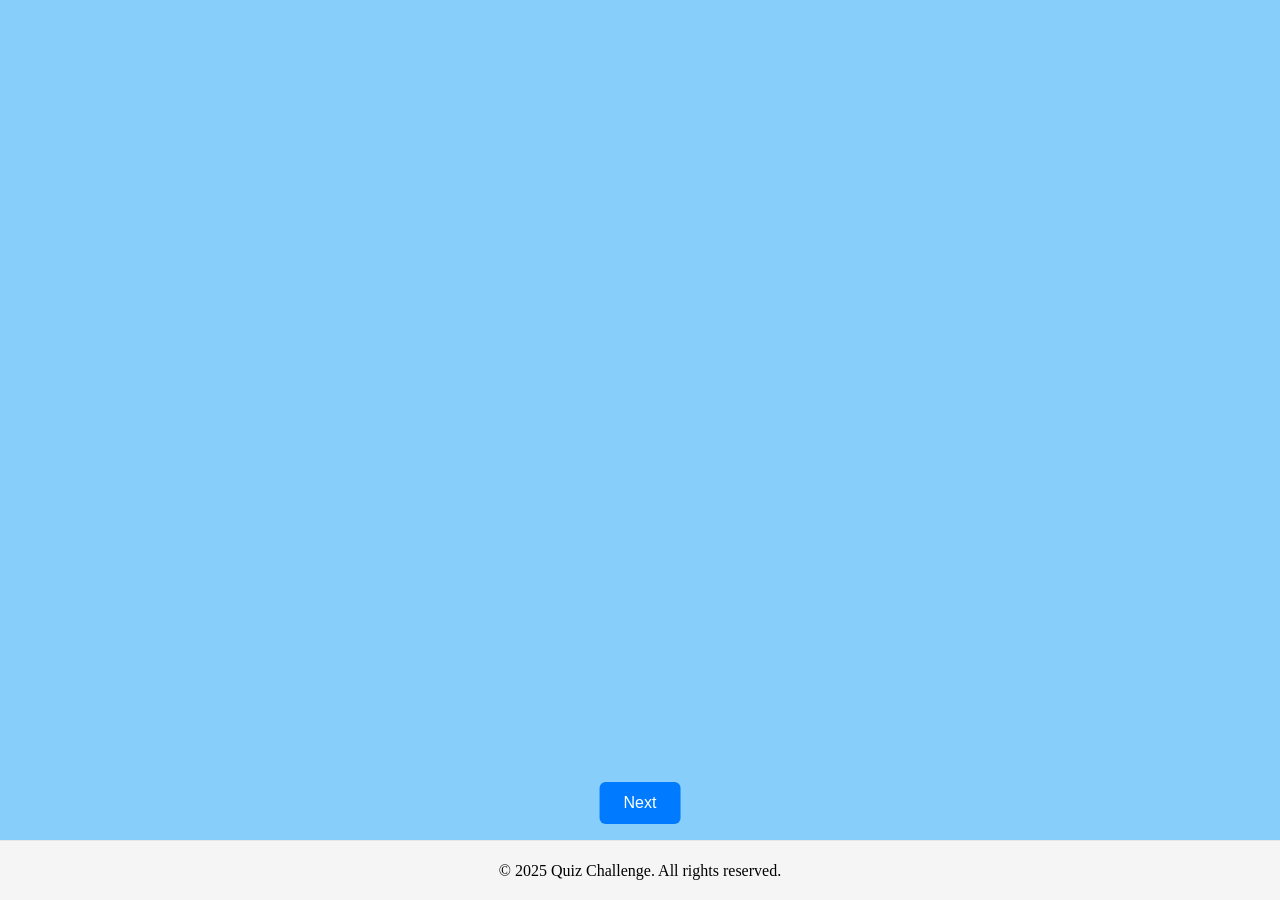
==== Page.html @ 2590cd21 "the new changes in the quiz" ====
<!DOCTYPE html>
<html lang="en">
<head>
    <meta charset="UTF-8">
    <meta name="viewport" content="width=device-width, initial-scale=1.0">
    <title>Answer the Questions</title>
    <link rel="stylesheet" href="Questions Page.css">
    <script src="Questions.js"></script>
</head>
<body>
    <main>
        <button>
            Next
        </button>
    </main>
    <footer>
        &copy; 2025 Quiz Challenge. All rights reserved.
    </footer>
</body>
</html>
---- Questions Page.css ----
main button {
    padding: 0.75rem 1.5rem;
    font-size: 1rem;
    border-radius: 6px;
    border: none;
    background: #007bff;
    color: #fff;
    position: fixed;
    left: 50%;
    bottom: calc(var(--footer-height, 60px) + 1rem);
    transform: translateX(-50%);
    z-index: 100;
}
footer {
    --footer-height: 60px;
    height: var(--footer-height);
    display: flex;
    align-items: center;
    justify-content: center;
    background: #f5f5f5;
    border-top: 1px solid #e6e6e6;
    box-sizing: border-box;
    padding: 0 1rem;
    position: fixed;
    bottom: 0;
    right: 0;
    left: 0;
}
body {
    background-color: lightskyblue;
}
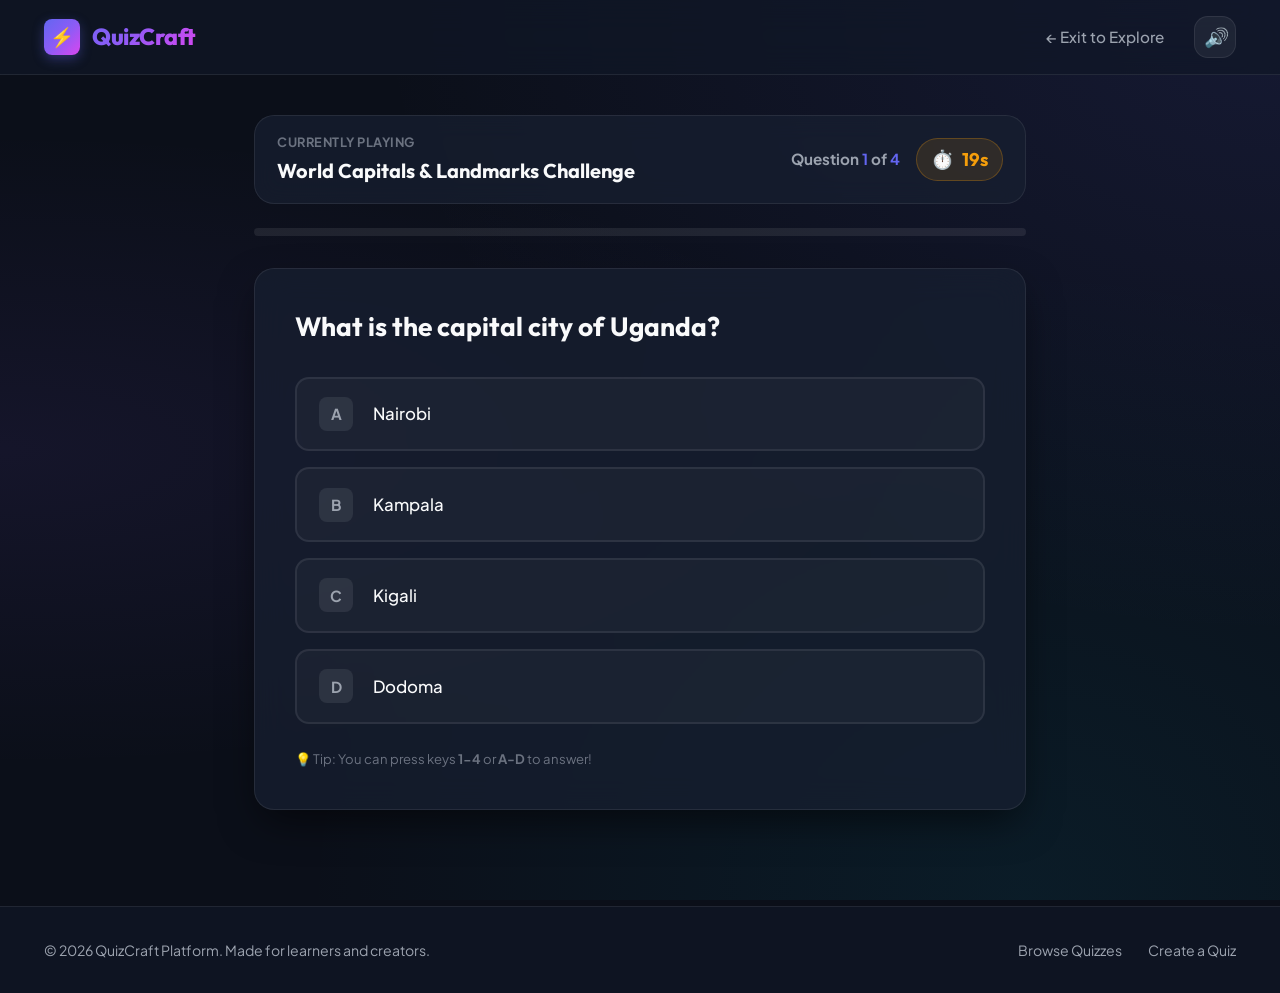
==== commit 2c6583c0: "feat: transform into interactive quiz creation, publishing, search, and gameplay platform" ====
--- a/Page.html
+++ b/Page.html
@@ -2,19 +2,20 @@
 <html lang="en">
 <head>
     <meta charset="UTF-8">
+    <meta http-equiv="refresh" content="0; url=play.html">
     <meta name="viewport" content="width=device-width, initial-scale=1.0">
-    <title>Answer the Questions</title>
-    <link rel="stylesheet" href="Questions Page.css">
-    <script src="Questions.js"></script>
+    <title>Redirecting to Quiz Player...</title>
+    <link rel="stylesheet" href="css/style.css">
+    <script>
+        window.location.replace("play.html");
+    </script>
 </head>
 <body>
-    <main>
-        <button>
-            Next
-        </button>
+    <main style="display: flex; align-items: center; justify-content: center; min-height: 80vh; text-align: center;">
+        <div>
+            <h2>Redirecting to Quiz Player...</h2>
+            <p style="margin-top: 1rem; color: var(--text-secondary);">If you are not redirected automatically, <a href="play.html" style="color: var(--primary); text-decoration: underline;">click here to enter</a>.</p>
+        </div>
     </main>
-    <footer>
-        &copy; 2025 Quiz Challenge. All rights reserved.
-    </footer>
 </body>
 </html>
--- a/css/style.css
+++ b/css/style.css
@@ -0,0 +1,1331 @@
+/* ==========================================================================
+   QUIZ CRAFT / QUIZ HUB - MODERN DESIGN SYSTEM & STYLES
+   ========================================================================== */
+
+@import url('https://fonts.googleapis.com/css2?family=Outfit:wght@300;400;500;600;700;800&family=Plus+Jakarta+Sans:wght@400;500;600;700&display=swap');
+
+:root {
+    /* Color Palette */
+    --bg-primary: #0b0f19;
+    --bg-secondary: #111827;
+    --bg-card: rgba(23, 31, 48, 0.75);
+    --bg-card-hover: rgba(31, 41, 65, 0.9);
+    --bg-glass: rgba(17, 24, 39, 0.7);
+    --bg-input: #151d30;
+    --border-color: rgba(255, 255, 255, 0.08);
+    --border-hover: rgba(99, 102, 241, 0.4);
+    
+    /* Text Colors */
+    --text-primary: #f9fafb;
+    --text-secondary: #9ca3af;
+    --text-muted: #6b7280;
+    --text-inverse: #0b0f19;
+
+    /* Accent & Brand Colors */
+    --primary: #6366f1;
+    --primary-hover: #4f46e5;
+    --primary-glow: rgba(99, 102, 241, 0.35);
+    
+    --secondary: #ec4899;
+    --secondary-hover: #db2777;
+    
+    --accent-cyan: #06b6d4;
+    --accent-emerald: #10b981;
+    --accent-amber: #f59e0b;
+    --accent-rose: #f43f5e;
+    --accent-purple: #8b5cf6;
+
+    /* Gradients */
+    --gradient-primary: linear-gradient(135deg, #6366f1 0%, #8b5cf6 50%, #d946ef 100%);
+    --gradient-glow: radial-gradient(circle at 50% 0%, rgba(99, 102, 241, 0.15), transparent 70%);
+    --gradient-card: linear-gradient(145deg, rgba(255, 255, 255, 0.05) 0%, rgba(255, 255, 255, 0.01) 100%);
+
+    /* Radii & Shadows */
+    --radius-sm: 8px;
+    --radius-md: 14px;
+    --radius-lg: 20px;
+    --radius-full: 9999px;
+    
+    --shadow-sm: 0 2px 8px rgba(0, 0, 0, 0.3);
+    --shadow-md: 0 8px 24px -4px rgba(0, 0, 0, 0.45);
+    --shadow-lg: 0 16px 40px -8px rgba(0, 0, 0, 0.6);
+    --shadow-glow: 0 0 30px rgba(99, 102, 241, 0.3);
+    
+    /* Typography */
+    --font-heading: 'Outfit', sans-serif;
+    --font-body: 'Plus Jakarta Sans', sans-serif;
+
+    /* Transitions */
+    --transition-fast: 0.15s ease;
+    --transition-normal: 0.25s cubic-bezier(0.4, 0, 0.2, 1);
+    --transition-bounce: 0.35s cubic-bezier(0.34, 1.56, 0.64, 1);
+}
+
+/* ==========================================================================
+   RESET & BASE STYLES
+   ========================================================================== */
+*, *::before, *::after {
+    box-sizing: border-box;
+    margin: 0;
+    padding: 0;
+}
+
+html {
+    scroll-behavior: smooth;
+    color-scheme: dark;
+}
+
+body {
+    font-family: var(--font-body);
+    background-color: var(--bg-primary);
+    color: var(--text-primary);
+    min-height: 100vh;
+    display: flex;
+    flex-direction: column;
+    overflow-x: hidden;
+    line-height: 1.6;
+    background-image: 
+        radial-gradient(at 100% 0%, rgba(99, 102, 241, 0.12) 0px, transparent 50%),
+        radial-gradient(at 0% 50%, rgba(139, 92, 246, 0.08) 0px, transparent 50%),
+        radial-gradient(at 80% 100%, rgba(6, 182, 212, 0.08) 0px, transparent 50%);
+    background-attachment: fixed;
+}
+
+a {
+    color: inherit;
+    text-decoration: none;
+}
+
+button, input, select, textarea {
+    font-family: inherit;
+    color: inherit;
+}
+
+button {
+    cursor: pointer;
+    border: none;
+    outline: none;
+}
+
+/* ==========================================================================
+   LAYOUT & CONTAINER
+   ========================================================================== */
+.container {
+    width: 100%;
+    max-width: 1240px;
+    margin: 0 auto;
+    padding: 0 1.5rem;
+}
+
+.main-content {
+    flex: 1;
+    padding: 2.5rem 0 4rem;
+}
+
+/* ==========================================================================
+   NAVIGATION BAR
+   ========================================================================== */
+.navbar {
+    position: sticky;
+    top: 0;
+    z-index: 100;
+    background: var(--bg-glass);
+    backdrop-filter: blur(16px);
+    -webkit-backdrop-filter: blur(16px);
+    border-bottom: 1px solid var(--border-color);
+    padding: 1rem 0;
+    transition: all var(--transition-normal);
+}
+
+.nav-container {
+    display: flex;
+    justify-content: space-between;
+    align-items: center;
+}
+
+.brand-logo {
+    display: flex;
+    align-items: center;
+    gap: 0.75rem;
+    font-family: var(--font-heading);
+    font-size: 1.45rem;
+    font-weight: 800;
+    letter-spacing: -0.5px;
+    background: var(--gradient-primary);
+    -webkit-background-clip: text;
+    -webkit-text-fill-color: transparent;
+    transition: transform var(--transition-fast);
+}
+
+.brand-logo:hover {
+    transform: scale(1.03);
+}
+
+.brand-icon {
+    width: 36px;
+    height: 36px;
+    background: var(--gradient-primary);
+    border-radius: var(--radius-sm);
+    display: flex;
+    align-items: center;
+    justify-content: center;
+    color: #fff;
+    font-size: 1.2rem;
+    box-shadow: 0 4px 12px var(--primary-glow);
+    -webkit-text-fill-color: initial;
+}
+
+.nav-actions {
+    display: flex;
+    align-items: center;
+    gap: 1rem;
+}
+
+.nav-link {
+    color: var(--text-secondary);
+    font-weight: 500;
+    font-size: 0.95rem;
+    padding: 0.5rem 0.85rem;
+    border-radius: var(--radius-sm);
+    transition: all var(--transition-fast);
+}
+
+.nav-link:hover, .nav-link.active {
+    color: var(--text-primary);
+    background: rgba(255, 255, 255, 0.05);
+}
+
+/* ==========================================================================
+   BUTTONS & CONTROLS
+   ========================================================================== */
+.btn {
+    display: inline-flex;
+    align-items: center;
+    justify-content: center;
+    gap: 0.5rem;
+    padding: 0.7rem 1.4rem;
+    border-radius: var(--radius-md);
+    font-weight: 600;
+    font-size: 0.95rem;
+    transition: all var(--transition-bounce);
+    box-shadow: var(--shadow-sm);
+    white-space: nowrap;
+}
+
+.btn-primary {
+    background: var(--gradient-primary);
+    color: #ffffff;
+    box-shadow: 0 4px 16px var(--primary-glow);
+}
+
+.btn-primary:hover {
+    transform: translateY(-2px);
+    box-shadow: 0 6px 22px rgba(99, 102, 241, 0.5);
+    filter: brightness(1.08);
+}
+
+.btn-secondary {
+    background: rgba(255, 255, 255, 0.06);
+    color: var(--text-primary);
+    border: 1px solid var(--border-color);
+}
+
+.btn-secondary:hover {
+    background: rgba(255, 255, 255, 0.12);
+    border-color: rgba(255, 255, 255, 0.2);
+    transform: translateY(-2px);
+}
+
+.btn-danger {
+    background: rgba(244, 63, 94, 0.15);
+    color: var(--accent-rose);
+    border: 1px solid rgba(244, 63, 94, 0.3);
+}
+
+.btn-danger:hover {
+    background: var(--accent-rose);
+    color: #fff;
+}
+
+.btn-icon {
+    width: 42px;
+    height: 42px;
+    padding: 0;
+    border-radius: var(--radius-md);
+    background: rgba(255, 255, 255, 0.06);
+    color: var(--text-secondary);
+    border: 1px solid var(--border-color);
+    display: inline-flex;
+    align-items: center;
+    justify-content: center;
+    font-size: 1.15rem;
+    transition: all var(--transition-fast);
+}
+
+.btn-icon:hover {
+    color: var(--text-primary);
+    background: rgba(255, 255, 255, 0.12);
+    transform: scale(1.05);
+}
+
+.btn-sm {
+    padding: 0.45rem 0.9rem;
+    font-size: 0.85rem;
+    border-radius: var(--radius-sm);
+}
+
+.btn-lg {
+    padding: 0.9rem 2rem;
+    font-size: 1.05rem;
+    border-radius: var(--radius-md);
+}
+
+/* ==========================================================================
+   HERO SECTION
+   ========================================================================== */
+.hero-section {
+    text-align: center;
+    padding: 3rem 1rem 3.5rem;
+    position: relative;
+}
+
+.hero-badge {
+    display: inline-flex;
+    align-items: center;
+    gap: 0.5rem;
+    background: rgba(99, 102, 241, 0.12);
+    color: #a5b4fc;
+    border: 1px solid rgba(99, 102, 241, 0.25);
+    padding: 0.35rem 1rem;
+    border-radius: var(--radius-full);
+    font-size: 0.85rem;
+    font-weight: 600;
+    margin-bottom: 1.25rem;
+}
+
+.hero-title {
+    font-family: var(--font-heading);
+    font-size: clamp(2.4rem, 5.5vw, 4.2rem);
+    font-weight: 800;
+    line-height: 1.15;
+    margin-bottom: 1.25rem;
+    letter-spacing: -1px;
+}
+
+.hero-title span.gradient-text {
+    background: var(--gradient-primary);
+    -webkit-background-clip: text;
+    -webkit-text-fill-color: transparent;
+}
+
+.hero-subtitle {
+    color: var(--text-secondary);
+    font-size: clamp(1rem, 2vw, 1.25rem);
+    max-width: 680px;
+    margin: 0 auto 2.25rem;
+    font-weight: 400;
+}
+
+.hero-actions {
+    display: flex;
+    align-items: center;
+    justify-content: center;
+    gap: 1rem;
+    flex-wrap: wrap;
+    margin-bottom: 3rem;
+}
+
+/* Stats counter bar */
+.stats-strip {
+    display: grid;
+    grid-template-columns: repeat(auto-fit, minmax(160px, 1fr));
+    gap: 1.25rem;
+    max-width: 780px;
+    margin: 0 auto;
+    padding: 1.5rem;
+    background: var(--bg-card);
+    backdrop-filter: blur(12px);
+    border: 1px solid var(--border-color);
+    border-radius: var(--radius-lg);
+    box-shadow: var(--shadow-md);
+}
+
+.stat-item {
+    text-align: center;
+}
+
+.stat-number {
+    font-family: var(--font-heading);
+    font-size: 2rem;
+    font-weight: 800;
+    color: #ffffff;
+    background: var(--gradient-primary);
+    -webkit-background-clip: text;
+    -webkit-text-fill-color: transparent;
+}
+
+.stat-label {
+    font-size: 0.82rem;
+    color: var(--text-secondary);
+    font-weight: 500;
+    text-transform: uppercase;
+    letter-spacing: 0.5px;
+    margin-top: 0.2rem;
+}
+
+/* ==========================================================================
+   SEARCH, FILTERS & CONTROLS
+   ========================================================================== */
+.controls-panel {
+    background: var(--bg-card);
+    backdrop-filter: blur(12px);
+    border: 1px solid var(--border-color);
+    border-radius: var(--radius-lg);
+    padding: 1.5rem;
+    margin-bottom: 2.5rem;
+    box-shadow: var(--shadow-md);
+}
+
+.search-sort-row {
+    display: flex;
+    gap: 1rem;
+    align-items: center;
+    margin-bottom: 1.25rem;
+    flex-wrap: wrap;
+}
+
+.search-box-wrapper {
+    flex: 1;
+    position: relative;
+    min-width: 260px;
+}
+
+.search-icon {
+    position: absolute;
+    left: 1.1rem;
+    top: 50%;
+    transform: translateY(-50%);
+    color: var(--text-muted);
+    font-size: 1.1rem;
+    pointer-events: none;
+}
+
+.search-input {
+    width: 100%;
+    padding: 0.85rem 1.1rem 0.85rem 2.8rem;
+    background: var(--bg-input);
+    border: 1px solid var(--border-color);
+    border-radius: var(--radius-md);
+    color: var(--text-primary);
+    font-size: 0.95rem;
+    transition: all var(--transition-fast);
+}
+
+.search-input:focus {
+    outline: none;
+    border-color: var(--primary);
+    box-shadow: 0 0 0 3px rgba(99, 102, 241, 0.2);
+    background: rgba(21, 29, 48, 0.95);
+}
+
+.search-input::placeholder {
+    color: var(--text-muted);
+}
+
+.filter-select {
+    padding: 0.85rem 1.2rem;
+    background: var(--bg-input);
+    border: 1px solid var(--border-color);
+    border-radius: var(--radius-md);
+    color: var(--text-primary);
+    font-size: 0.9rem;
+    font-weight: 500;
+    cursor: pointer;
+    transition: all var(--transition-fast);
+}
+
+.filter-select:focus {
+    outline: none;
+    border-color: var(--primary);
+}
+
+/* Category Filter Chips */
+.category-chips {
+    display: flex;
+    gap: 0.6rem;
+    overflow-x: auto;
+    padding-bottom: 0.3rem;
+    scrollbar-width: thin;
+}
+
+.category-chip {
+    padding: 0.45rem 1rem;
+    background: rgba(255, 255, 255, 0.04);
+    border: 1px solid var(--border-color);
+    border-radius: var(--radius-full);
+    color: var(--text-secondary);
+    font-size: 0.85rem;
+    font-weight: 600;
+    cursor: pointer;
+    white-space: nowrap;
+    transition: all var(--transition-fast);
+    display: inline-flex;
+    align-items: center;
+    gap: 0.4rem;
+}
+
+.category-chip:hover {
+    background: rgba(255, 255, 255, 0.09);
+    color: var(--text-primary);
+    border-color: rgba(255, 255, 255, 0.18);
+}
+
+.category-chip.active {
+    background: var(--primary);
+    color: #fff;
+    border-color: var(--primary);
+    box-shadow: 0 2px 10px var(--primary-glow);
+}
+
+/* ==========================================================================
+   QUIZ CARDS GRID
+   ========================================================================== */
+.section-header {
+    display: flex;
+    justify-content: space-between;
+    align-items: center;
+    margin-bottom: 1.5rem;
+}
+
+.section-title {
+    font-family: var(--font-heading);
+    font-size: 1.6rem;
+    font-weight: 700;
+    letter-spacing: -0.3px;
+    display: flex;
+    align-items: center;
+    gap: 0.6rem;
+}
+
+.results-count {
+    font-size: 0.9rem;
+    color: var(--text-muted);
+    font-weight: 500;
+}
+
+.quiz-grid {
+    display: grid;
+    grid-template-columns: repeat(auto-fill, minmax(320px, 1fr));
+    gap: 1.75rem;
+}
+
+.quiz-card {
+    background: var(--bg-card);
+    backdrop-filter: blur(12px);
+    border: 1px solid var(--border-color);
+    border-radius: var(--radius-lg);
+    padding: 1.6rem;
+    display: flex;
+    flex-direction: column;
+    justify-content: space-between;
+    position: relative;
+    overflow: hidden;
+    transition: all var(--transition-normal);
+    box-shadow: var(--shadow-sm);
+}
+
+.quiz-card::before {
+    content: '';
+    position: absolute;
+    top: 0;
+    left: 0;
+    right: 0;
+    height: 3px;
+    background: var(--gradient-primary);
+    opacity: 0;
+    transition: opacity var(--transition-fast);
+}
+
+.quiz-card:hover {
+    transform: translateY(-5px);
+    border-color: var(--border-hover);
+    box-shadow: var(--shadow-lg), 0 0 25px rgba(99, 102, 241, 0.15);
+    background: var(--bg-card-hover);
+}
+
+.quiz-card:hover::before {
+    opacity: 1;
+}
+
+.quiz-card-top {
+    display: flex;
+    justify-content: space-between;
+    align-items: flex-start;
+    gap: 0.5rem;
+    margin-bottom: 1rem;
+}
+
+.quiz-category-tag {
+    font-size: 0.75rem;
+    font-weight: 700;
+    text-transform: uppercase;
+    letter-spacing: 0.5px;
+    padding: 0.25rem 0.65rem;
+    border-radius: var(--radius-full);
+    background: rgba(99, 102, 241, 0.15);
+    color: #a5b4fc;
+    border: 1px solid rgba(99, 102, 241, 0.25);
+    display: inline-flex;
+    align-items: center;
+    gap: 0.35rem;
+}
+
+.difficulty-badge {
+    font-size: 0.72rem;
+    font-weight: 700;
+    padding: 0.25rem 0.6rem;
+    border-radius: var(--radius-full);
+    text-transform: uppercase;
+}
+
+.difficulty-easy {
+    background: rgba(16, 185, 129, 0.15);
+    color: #34d399;
+    border: 1px solid rgba(16, 185, 129, 0.3);
+}
+
+.difficulty-medium {
+    background: rgba(245, 158, 11, 0.15);
+    color: #fbbf24;
+    border: 1px solid rgba(245, 158, 11, 0.3);
+}
+
+.difficulty-hard {
+    background: rgba(244, 63, 94, 0.15);
+    color: #fb7185;
+    border: 1px solid rgba(244, 63, 94, 0.3);
+}
+
+.quiz-title {
+    font-family: var(--font-heading);
+    font-size: 1.25rem;
+    font-weight: 700;
+    line-height: 1.35;
+    margin-bottom: 0.6rem;
+    color: var(--text-primary);
+}
+
+.quiz-desc {
+    font-size: 0.88rem;
+    color: var(--text-secondary);
+    line-height: 1.5;
+    margin-bottom: 1.25rem;
+    display: -webkit-box;
+    -webkit-line-clamp: 2;
+    -webkit-box-orient: vertical;
+    overflow: hidden;
+}
+
+.quiz-meta-row {
+    display: flex;
+    align-items: center;
+    gap: 1rem;
+    font-size: 0.82rem;
+    color: var(--text-muted);
+    margin-bottom: 1.4rem;
+    padding-top: 0.8rem;
+    border-top: 1px solid var(--border-color);
+}
+
+.quiz-meta-item {
+    display: flex;
+    align-items: center;
+    gap: 0.35rem;
+}
+
+.quiz-card-footer {
+    display: flex;
+    align-items: center;
+    justify-content: space-between;
+    gap: 0.75rem;
+}
+
+.creator-info {
+    font-size: 0.8rem;
+    color: var(--text-secondary);
+    display: flex;
+    align-items: center;
+    gap: 0.4rem;
+}
+
+.creator-avatar {
+    width: 22px;
+    height: 22px;
+    border-radius: 50%;
+    background: var(--gradient-primary);
+    color: #fff;
+    font-size: 0.65rem;
+    font-weight: 700;
+    display: flex;
+    align-items: center;
+    justify-content: center;
+}
+
+/* Empty state */
+.empty-state {
+    text-align: center;
+    padding: 4rem 1rem;
+    background: var(--bg-card);
+    border: 1px dashed var(--border-color);
+    border-radius: var(--radius-lg);
+    grid-column: 1 / -1;
+}
+
+.empty-icon {
+    font-size: 3rem;
+    margin-bottom: 1rem;
+    color: var(--text-muted);
+}
+
+.empty-title {
+    font-family: var(--font-heading);
+    font-size: 1.4rem;
+    font-weight: 700;
+    margin-bottom: 0.5rem;
+}
+
+.empty-subtitle {
+    color: var(--text-secondary);
+    font-size: 0.95rem;
+    margin-bottom: 1.5rem;
+}
+
+/* ==========================================================================
+   QUIZ CREATOR STUDIO
+   ========================================================================== */
+.creator-container {
+    max-width: 880px;
+    margin: 0 auto;
+}
+
+.creator-card {
+    background: var(--bg-card);
+    backdrop-filter: blur(14px);
+    border: 1px solid var(--border-color);
+    border-radius: var(--radius-lg);
+    padding: 2rem;
+    margin-bottom: 2rem;
+    box-shadow: var(--shadow-md);
+}
+
+.form-group {
+    margin-bottom: 1.4rem;
+}
+
+.form-row {
+    display: grid;
+    grid-template-columns: repeat(auto-fit, minmax(220px, 1fr));
+    gap: 1.25rem;
+}
+
+.form-label {
+    display: block;
+    font-size: 0.9rem;
+    font-weight: 600;
+    color: var(--text-primary);
+    margin-bottom: 0.5rem;
+}
+
+.form-label span.req {
+    color: var(--accent-rose);
+}
+
+.form-control {
+    width: 100%;
+    padding: 0.85rem 1.1rem;
+    background: var(--bg-input);
+    border: 1px solid var(--border-color);
+    border-radius: var(--radius-md);
+    color: var(--text-primary);
+    font-size: 0.95rem;
+    transition: all var(--transition-fast);
+}
+
+.form-control:focus {
+    outline: none;
+    border-color: var(--primary);
+    box-shadow: 0 0 0 3px rgba(99, 102, 241, 0.2);
+}
+
+textarea.form-control {
+    min-height: 90px;
+    resize: vertical;
+}
+
+/* Question Builder Blocks */
+.question-item {
+    background: rgba(17, 24, 39, 0.6);
+    border: 1px solid var(--border-color);
+    border-radius: var(--radius-lg);
+    padding: 1.6rem;
+    margin-bottom: 1.5rem;
+    position: relative;
+    transition: all var(--transition-normal);
+}
+
+.question-item:hover {
+    border-color: rgba(255, 255, 255, 0.15);
+}
+
+.question-header {
+    display: flex;
+    justify-content: space-between;
+    align-items: center;
+    margin-bottom: 1.2rem;
+}
+
+.question-num-badge {
+    background: var(--gradient-primary);
+    color: #fff;
+    padding: 0.25rem 0.75rem;
+    border-radius: var(--radius-full);
+    font-weight: 700;
+    font-size: 0.85rem;
+}
+
+.options-container {
+    display: grid;
+    gap: 0.85rem;
+    margin-top: 1rem;
+}
+
+.option-edit-row {
+    display: flex;
+    align-items: center;
+    gap: 0.75rem;
+    background: rgba(255, 255, 255, 0.02);
+    border: 1px solid var(--border-color);
+    border-radius: var(--radius-md);
+    padding: 0.5rem 0.85rem;
+    transition: all var(--transition-fast);
+}
+
+.option-edit-row.is-correct {
+    border-color: var(--accent-emerald);
+    background: rgba(16, 185, 129, 0.08);
+}
+
+.radio-custom {
+    width: 20px;
+    height: 20px;
+    cursor: pointer;
+    accent-color: var(--accent-emerald);
+}
+
+.option-input {
+    flex: 1;
+    background: transparent;
+    border: none;
+    color: var(--text-primary);
+    font-size: 0.92rem;
+    padding: 0.35rem 0.5rem;
+}
+
+.option-input:focus {
+    outline: none;
+}
+
+.creator-actions-bar {
+    position: sticky;
+    bottom: 1.5rem;
+    background: var(--bg-glass);
+    backdrop-filter: blur(16px);
+    border: 1px solid var(--border-color);
+    border-radius: var(--radius-lg);
+    padding: 1rem 1.5rem;
+    display: flex;
+    justify-content: space-between;
+    align-items: center;
+    box-shadow: var(--shadow-lg);
+    z-index: 50;
+}
+
+/* ==========================================================================
+   QUIZ PLAYER & GAMEPLAY
+   ========================================================================== */
+.player-container {
+    max-width: 820px;
+    margin: 0 auto;
+}
+
+.player-header {
+    display: flex;
+    justify-content: space-between;
+    align-items: center;
+    margin-bottom: 1.5rem;
+    padding: 1rem 1.4rem;
+    background: var(--bg-card);
+    border: 1px solid var(--border-color);
+    border-radius: var(--radius-lg);
+    backdrop-filter: blur(12px);
+}
+
+.progress-info {
+    font-size: 0.95rem;
+    font-weight: 700;
+    color: var(--text-secondary);
+}
+
+.progress-info span {
+    color: var(--primary);
+}
+
+.timer-box {
+    display: flex;
+    align-items: center;
+    gap: 0.5rem;
+    font-family: var(--font-heading);
+    font-size: 1.15rem;
+    font-weight: 700;
+    color: var(--accent-amber);
+    background: rgba(245, 158, 11, 0.12);
+    padding: 0.35rem 0.85rem;
+    border-radius: var(--radius-full);
+    border: 1px solid rgba(245, 158, 11, 0.25);
+}
+
+.timer-box.warning {
+    color: var(--accent-rose);
+    background: rgba(244, 63, 94, 0.15);
+    border-color: rgba(244, 63, 94, 0.3);
+    animation: pulseWarning 1s infinite alternate;
+}
+
+@keyframes pulseWarning {
+    from { transform: scale(1); }
+    to { transform: scale(1.05); }
+}
+
+.progress-bar-track {
+    width: 100%;
+    height: 8px;
+    background: rgba(255, 255, 255, 0.08);
+    border-radius: var(--radius-full);
+    overflow: hidden;
+    margin-bottom: 2rem;
+}
+
+.progress-bar-fill {
+    height: 100%;
+    background: var(--gradient-primary);
+    border-radius: var(--radius-full);
+    transition: width 0.4s cubic-bezier(0.4, 0, 0.2, 1);
+}
+
+/* Question Play Card */
+.play-card {
+    background: var(--bg-card);
+    backdrop-filter: blur(16px);
+    border: 1px solid var(--border-color);
+    border-radius: var(--radius-lg);
+    padding: 2.5rem;
+    box-shadow: var(--shadow-lg);
+    margin-bottom: 2rem;
+    position: relative;
+}
+
+.play-question-text {
+    font-family: var(--font-heading);
+    font-size: 1.65rem;
+    font-weight: 700;
+    line-height: 1.35;
+    margin-bottom: 2rem;
+    color: var(--text-primary);
+}
+
+.options-grid {
+    display: grid;
+    gap: 1rem;
+}
+
+.option-btn {
+    width: 100%;
+    display: flex;
+    align-items: center;
+    gap: 1.2rem;
+    padding: 1.15rem 1.4rem;
+    background: rgba(255, 255, 255, 0.03);
+    border: 2px solid var(--border-color);
+    border-radius: var(--radius-md);
+    text-align: left;
+    color: var(--text-primary);
+    font-size: 1.05rem;
+    font-weight: 500;
+    transition: all var(--transition-fast);
+    position: relative;
+}
+
+.option-letter {
+    width: 34px;
+    height: 34px;
+    border-radius: var(--radius-sm);
+    background: rgba(255, 255, 255, 0.08);
+    color: var(--text-secondary);
+    display: flex;
+    align-items: center;
+    justify-content: center;
+    font-weight: 700;
+    font-size: 0.95rem;
+    flex-shrink: 0;
+    transition: all var(--transition-fast);
+}
+
+.option-btn:hover:not(:disabled) {
+    background: rgba(99, 102, 241, 0.08);
+    border-color: rgba(99, 102, 241, 0.4);
+    transform: translateX(4px);
+}
+
+.option-btn:hover:not(:disabled) .option-letter {
+    background: var(--primary);
+    color: #fff;
+}
+
+.option-btn.selected {
+    background: rgba(99, 102, 241, 0.15);
+    border-color: var(--primary);
+    box-shadow: 0 0 16px var(--primary-glow);
+}
+
+.option-btn.selected .option-letter {
+    background: var(--primary);
+    color: #fff;
+}
+
+.option-btn.correct {
+    background: rgba(16, 185, 129, 0.15) !important;
+    border-color: var(--accent-emerald) !important;
+    color: #34d399 !important;
+}
+
+.option-btn.correct .option-letter {
+    background: var(--accent-emerald) !important;
+    color: #fff !important;
+}
+
+.option-btn.wrong {
+    background: rgba(244, 63, 94, 0.15) !important;
+    border-color: var(--accent-rose) !important;
+    color: #fb7185 !important;
+}
+
+.option-btn.wrong .option-letter {
+    background: var(--accent-rose) !important;
+    color: #fff !important;
+}
+
+.play-controls {
+    display: flex;
+    justify-content: space-between;
+    align-items: center;
+    margin-top: 1.5rem;
+}
+
+/* ==========================================================================
+   RESULTS & REVIEW SCREEN
+   ========================================================================== */
+.results-card {
+    background: var(--bg-card);
+    backdrop-filter: blur(16px);
+    border: 1px solid var(--border-color);
+    border-radius: var(--radius-lg);
+    padding: 3rem 2rem;
+    text-align: center;
+    box-shadow: var(--shadow-lg);
+    margin-bottom: 2.5rem;
+}
+
+.score-circle-wrapper {
+    position: relative;
+    width: 170px;
+    height: 170px;
+    margin: 0 auto 1.75rem;
+}
+
+.score-percentage {
+    position: absolute;
+    top: 50%;
+    left: 50%;
+    transform: translate(-50%, -50%);
+    font-family: var(--font-heading);
+    font-size: 2.5rem;
+    font-weight: 800;
+}
+
+.rank-badge {
+    display: inline-flex;
+    align-items: center;
+    gap: 0.5rem;
+    font-family: var(--font-heading);
+    font-size: 1.15rem;
+    font-weight: 700;
+    padding: 0.4rem 1.4rem;
+    border-radius: var(--radius-full);
+    margin-bottom: 1.25rem;
+}
+
+.rank-perfect {
+    background: linear-gradient(135deg, #10b981, #06b6d4);
+    color: #fff;
+    box-shadow: 0 4px 18px rgba(16, 185, 129, 0.4);
+}
+
+.rank-great {
+    background: linear-gradient(135deg, #6366f1, #8b5cf6);
+    color: #fff;
+    box-shadow: 0 4px 18px var(--primary-glow);
+}
+
+.rank-good {
+    background: linear-gradient(135deg, #f59e0b, #d97706);
+    color: #fff;
+}
+
+.rank-try {
+    background: rgba(255, 255, 255, 0.1);
+    color: var(--text-secondary);
+}
+
+.results-stats-row {
+    display: flex;
+    justify-content: center;
+    gap: 2rem;
+    margin: 1.75rem 0;
+    flex-wrap: wrap;
+}
+
+.results-stat-box {
+    padding: 0.85rem 1.5rem;
+    background: rgba(255, 255, 255, 0.03);
+    border: 1px solid var(--border-color);
+    border-radius: var(--radius-md);
+}
+
+.results-stat-val {
+    font-size: 1.5rem;
+    font-weight: 800;
+    font-family: var(--font-heading);
+}
+
+.results-stat-lbl {
+    font-size: 0.8rem;
+    color: var(--text-secondary);
+    text-transform: uppercase;
+}
+
+/* Review Accordion */
+.review-section {
+    margin-top: 3rem;
+}
+
+.review-item {
+    background: var(--bg-card);
+    border: 1px solid var(--border-color);
+    border-radius: var(--radius-md);
+    padding: 1.4rem;
+    margin-bottom: 1rem;
+    text-align: left;
+}
+
+.review-item.is-correct {
+    border-left: 4px solid var(--accent-emerald);
+}
+
+.review-item.is-wrong {
+    border-left: 4px solid var(--accent-rose);
+}
+
+.review-q-title {
+    font-weight: 700;
+    font-size: 1.05rem;
+    margin-bottom: 0.75rem;
+}
+
+.review-answers-grid {
+    display: grid;
+    gap: 0.4rem;
+    font-size: 0.9rem;
+}
+
+.review-user-ans {
+    color: var(--text-secondary);
+}
+
+.review-correct-ans {
+    color: var(--accent-emerald);
+    font-weight: 600;
+}
+
+.review-explanation {
+    margin-top: 0.6rem;
+    font-size: 0.85rem;
+    color: var(--text-muted);
+    font-style: italic;
+}
+
+/* ==========================================================================
+   MODALS & TOASTS
+   ========================================================================== */
+.modal-overlay {
+    position: fixed;
+    top: 0;
+    left: 0;
+    right: 0;
+    bottom: 0;
+    background: rgba(0, 0, 0, 0.75);
+    backdrop-filter: blur(8px);
+    display: flex;
+    align-items: center;
+    justify-content: center;
+    padding: 1.5rem;
+    z-index: 1000;
+    opacity: 0;
+    visibility: hidden;
+    transition: all var(--transition-normal);
+}
+
+.modal-overlay.active {
+    opacity: 1;
+    visibility: visible;
+}
+
+.modal-card {
+    background: var(--bg-secondary);
+    border: 1px solid var(--border-color);
+    border-radius: var(--radius-lg);
+    padding: 2rem;
+    max-width: 520px;
+    width: 100%;
+    box-shadow: var(--shadow-lg);
+    transform: translateY(20px);
+    transition: transform var(--transition-bounce);
+}
+
+.modal-overlay.active .modal-card {
+    transform: translateY(0);
+}
+
+.modal-title {
+    font-family: var(--font-heading);
+    font-size: 1.35rem;
+    font-weight: 700;
+    margin-bottom: 0.75rem;
+}
+
+.modal-desc {
+    color: var(--text-secondary);
+    font-size: 0.92rem;
+    margin-bottom: 1.5rem;
+}
+
+.modal-actions {
+    display: flex;
+    justify-content: flex-end;
+    gap: 0.75rem;
+}
+
+/* Toast Notifications */
+.toast-container {
+    position: fixed;
+    bottom: 2rem;
+    right: 2rem;
+    display: flex;
+    flex-direction: column;
+    gap: 0.75rem;
+    z-index: 2000;
+}
+
+.toast {
+    background: var(--bg-secondary);
+    border: 1px solid var(--border-color);
+    border-radius: var(--radius-md);
+    padding: 0.85rem 1.25rem;
+    display: flex;
+    align-items: center;
+    gap: 0.75rem;
+    color: var(--text-primary);
+    font-size: 0.9rem;
+    font-weight: 500;
+    box-shadow: var(--shadow-lg);
+    animation: slideInRight 0.3s cubic-bezier(0.4, 0, 0.2, 1);
+}
+
+.toast-success {
+    border-left: 4px solid var(--accent-emerald);
+}
+
+.toast-error {
+    border-left: 4px solid var(--accent-rose);
+}
+
+@keyframes slideInRight {
+    from {
+        transform: translateX(100%);
+        opacity: 0;
+    }
+    to {
+        transform: translateX(0);
+        opacity: 1;
+    }
+}
+
+/* ==========================================================================
+   FOOTER
+   ========================================================================== */
+.footer {
+    background: var(--bg-glass);
+    border-top: 1px solid var(--border-color);
+    padding: 2rem 0;
+    text-align: center;
+    color: var(--text-secondary);
+    font-size: 0.88rem;
+    margin-top: auto;
+}
+
+.footer-content {
+    display: flex;
+    justify-content: space-between;
+    align-items: center;
+    flex-wrap: wrap;
+    gap: 1rem;
+}
+
+/* ==========================================================================
+   RESPONSIVE DESIGN
+   ========================================================================== */
+@media (max-width: 768px) {
+    .quiz-grid {
+        grid-template-columns: 1fr;
+    }
+
+    .play-card {
+        padding: 1.5rem;
+    }
+
+    .play-question-text {
+        font-size: 1.35rem;
+    }
+
+    .creator-actions-bar {
+        flex-direction: column;
+        gap: 0.75rem;
+    }
+
+    .creator-actions-bar .btn {
+        width: 100%;
+    }
+
+    .stats-strip {
+        grid-template-columns: repeat(2, 1fr);
+    }
+}
